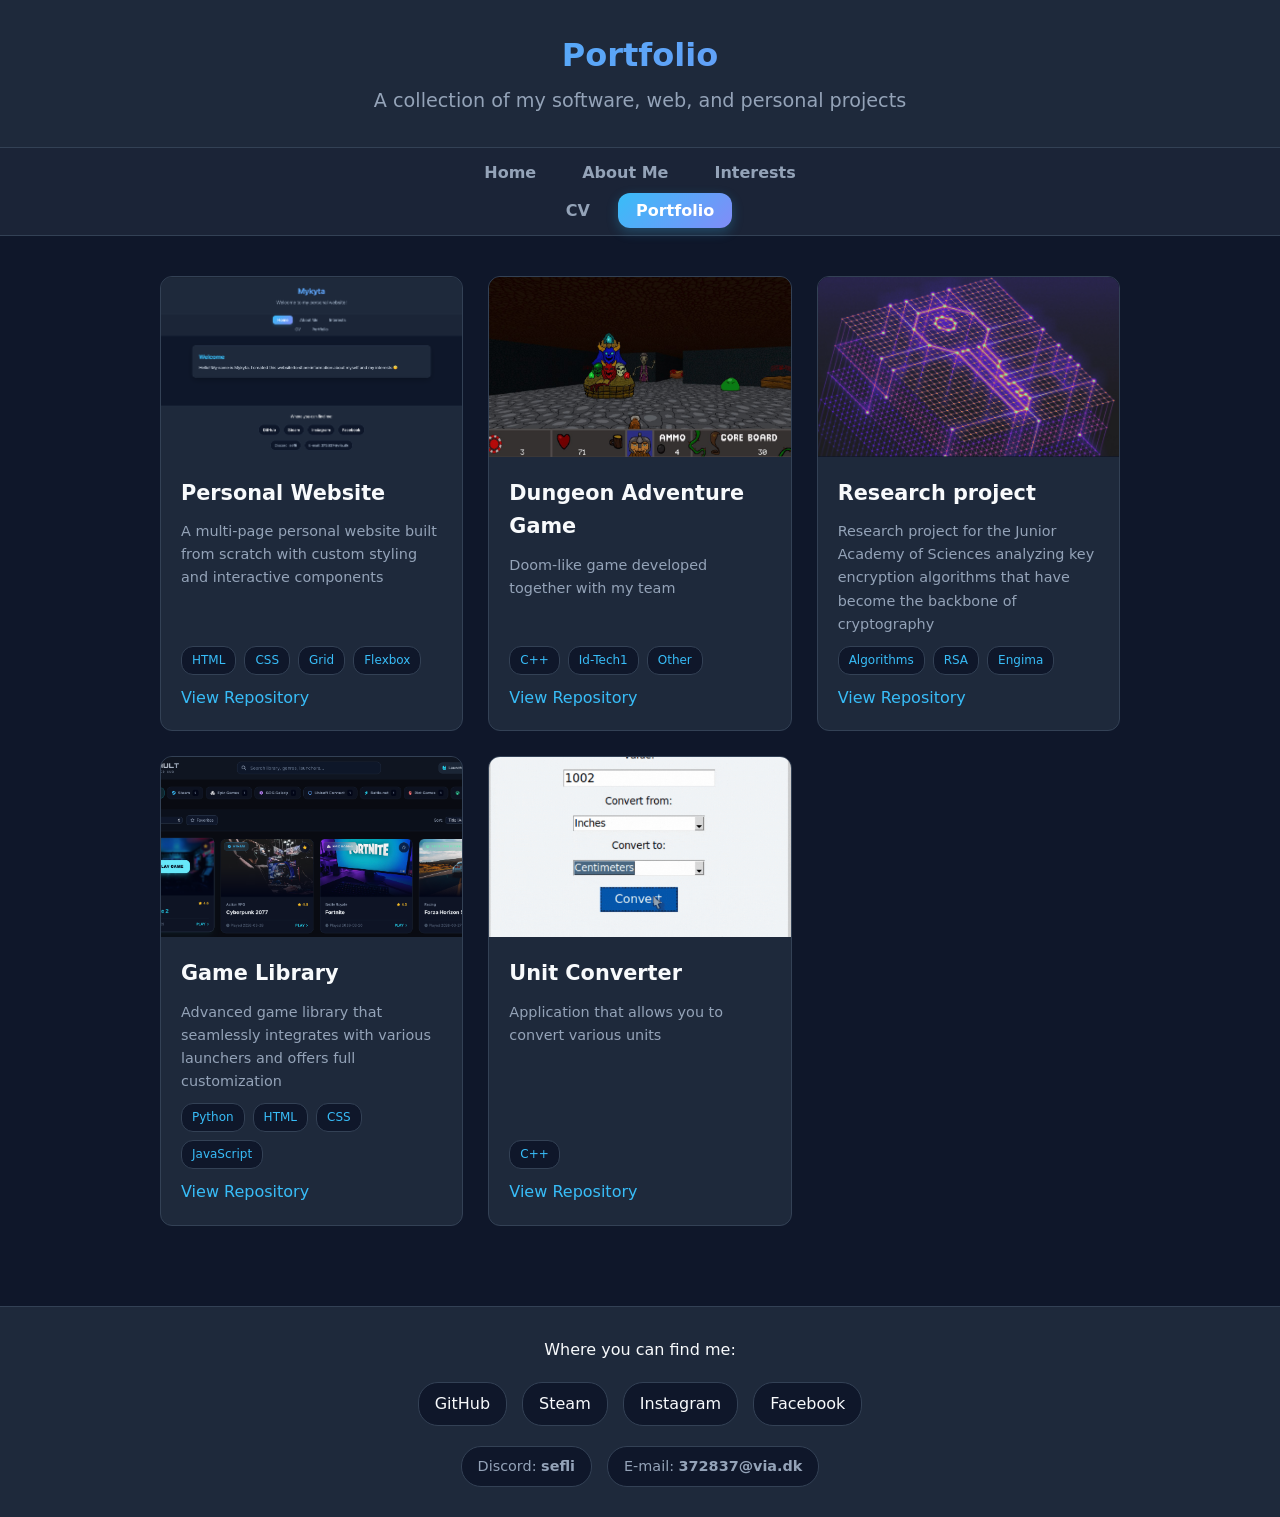
==== portfolio.html @ 91ff486e "Initial deploy" ====
<!DOCTYPE html>
<html lang="en">
<head>
    <meta charset="UTF-8">
    <meta name="viewport" content="width=device-width, initial-scale=1.0">
    <title>Portfolio - Mykyta</title>
    <link rel="stylesheet" href="style.css">
</head>
<body>

    <header>
        <h1>Portfolio</h1>
        <p>A collection of my software, web, and personal projects</p>
    </header>

    <nav>
        <ul class="nav_row">
            <li><a href="index.html">Home</a></li>
            <li><a href="about.html">About Me</a></li>
            <li><a href="interests.html">Interests</a></li>
        </ul>
        <ul class="nav_row">
            <li><a href="cv.html">CV</a></li>
            <li><a href="portfolio.html" class="active">Portfolio</a></li>
        </ul>
    </nav>

    <main>
        <div class="portfolio_grid">
            <article class="project-card">
                <div class="project-image">
                    <img src="images/PersonalWebsite.png">
                </div>
                <div class="project-cont">
                    <h3>Personal Website</h3>
                    <p>A multi-page personal website built from scratch with custom styling and interactive components</p>
                    <div class="spec_list">
                        <span>HTML</span>
                        <span>CSS</span>
                        <span>Grid</span>
                        <span>Flexbox</span>
                    </div>
                    <a href="https://github.com/topchikmopchik2007-creator" class="project-link" target="_blank">View Repository</a>
                </div>
            </article>

            <article class="project-card">
                <div class="project-image">
                    <img src="images/DungeonAdventure.png">
                </div>
                <div class="project-cont">
                    <h3>Dungeon Adventure Game</h3>
                    <p>Doom-like game developed together with my team</p>
                    <div class="spec_list">
                        <span>C++</span>
                        <span>Id-Tech1</span>
                        <span>Other</span>
                    </div>
                    <a href="https://github.com/topchikmopchik2007-creator" class="project-link">View Repository</a>
                </div>
            </article>

            <article class="project-card">
                <div class="project-image">
                    <img src="images/project.png">
                </div>
                <div class="project-cont">
                    <h3>Research project</h3>
                    <p>Research project for the Junior Academy of Sciences analyzing key encryption algorithms that have become the backbone of cryptography</p>
                    <div class="spec_list">
                        <span>Algorithms</span>
                        <span>RSA</span>
                        <span>Engima</span>
                    </div>
                    <a href="https://github.com/topchikmopchik2007-creator" class="project-link" target="_blank">View Repository</a>
                </div>
            </article>

            <article class="project-card">
                <div class="project-image">
                    <img src="images/GameLibrary.png">
                </div>
                <div class="project-cont">
                    <h3>Game Library</h3>
                    <p>Advanced game library that seamlessly integrates with various launchers and offers full customization</p>
                    <div class="spec_list">
                        <span>Python</span>
                        <span>HTML</span>
                        <span>CSS</span>
                        <span>JavaScript</span>
                    </div>
                    <a href="https://github.com/topchikmopchik2007-creator" class="project-link" target="_blank">View Repository</a>
                </div>
            </article>

            <article class="project-card">
                <div class="project-image">
                    <img src="images/UnitConverter.png">
                </div>
                <div class="project-cont">
                    <h3>Unit Converter</h3>
                    <p>Application that allows you to convert various units</p>
                    <div class="spec_list">
                        <span>C++</span>
                    </div>
                    <a href="https://github.com/topchikmopchik2007-creator" class="project-link" target="_blank">View Repository</a>
                </div>
            </article>

        </div>
    </main>

    <footer>
        <div class="footer-content">
            <p>Where you can find me:</p>
            <div class="social-links">
                <a href="https://github.com/topchikmopchik2007-creator" target="_blank">GitHub</a>
                <a href="https://steamcommunity.com/profiles/76561198999918788/" target="_blank">Steam</a>
                <a href="https://www.instagram.com/mykytaaa_?stkn=dWtzaXhja29zejNl&utm_source=ig_contact_invite" target="_blank">Instagram</a>
                <a href="https://www.facebook.com/share/19NUxaGEGt/?mibextid=wwXIfr" target="_blank">Facebook</a>
            </div>
            <div class="contact-info">
                <span>Discord: <strong>sefli</strong></span>
                <span>E-mail: <strong>372837@via.dk</strong></span>
            </div>
        </div>
    </footer>

</body>
</html>
---- style.css ----
:root {
    --bg-color: #0f172a;
    --card-bg: #1e293b;
    --card-border: #334155;
    --text-primary: #f8fafc;
    --text-secondary: #94a3b8; 
    --accent-color: #38bdf8;
    --accent-hover: #7dd3fc;
    --accent-gradient: linear-gradient(135deg, #38bdf8 0%, #818cf8 100%);
    --radius: 12px;
}

* {
    box-sizing: border-box;
    margin: 0;
    padding: 0;
}

body {
    font-family: system-ui, 'Segoe UI', Roboto, sans-serif;
    background-color: var(--bg-color);
    color: var(--text-primary);
    line-height: 1.6;
    display: grid;
    grid-template-rows: auto auto 1fr auto;
    min-height: 100vh;
}

header {
    background-color: var(--card-bg);
    padding: 30px;
    text-align: center;
    border-bottom: 1px solid var(--card-border);
}

header h1 {
    font-size: 2rem;
    background: var(--accent-gradient);
    background-clip: text;
    -webkit-text-fill-color: transparent;
    margin-bottom: 5px;
}

header p {
    color: var(--text-secondary);
    font-size: 1.2rem;
}

nav {
    background-color: rgba(30, 41, 59, 0.8);
    position: sticky;
    top: 0;
    z-index: 10;
    border-bottom: 1px solid var(--card-border);
    flex-direction: column;
    display: flex;
    flex-direction: column;
    align-items: center;
    gap: 12px;
    padding: 12px;
}

nav ul.nav_row {
    display: flex;
    justify-content: center;
    align-items: center;
    gap: 10px;
    list-style: none;
    padding: 0px;
    margin: 0px;
}

nav a {
    color: var(--text-secondary);
    text-decoration: none;
    font-weight: 600;
    padding: 8px 18px;
    border-radius: var(--radius);
    transition: var(--transition);
}

nav a:hover {
    color: var(--text-primary);
    background-color: rgba(255, 255, 255, 0.05);
}

nav a.active {
    color: #fff;
    background: var(--accent-gradient);
    box-shadow: 0 4px 12px rgba(56, 189, 248, 0.25);
}

main {
    max-width: 1000px;
    width: 100%;
    margin: 40px auto;
    padding: 0px 20px;
}

.for_grid {
    display: grid;
    gap: 30px;
}

.text_part {
    background-color: var(--card-bg);
    border: 1px solid var(--card-border);
    border-radius: var(--radius);
    padding: 25px;
    box-shadow: 0px 10px 25px -5px rgba(0, 0, 0, 0.3);
    transition: var(--transition);
}

.text_part:hover {
    border-color: #475569;
}

.text_part h2, .text_part h3 {
    color: var(--accent-color);
    margin-bottom: 10px;
    font-size: 1.5rem;
}

.text_part p {
    color: #cbd5e1;
    font-size: 1.1rem;
}

.t-list {
    display: flex;
    flex-direction: column;
    gap: 15px;
    margin-top: 15px;
}

.list-row {
    display: grid;
    grid-template-columns: 180px 1fr;
    background-color: #111827;
    border-radius: var(--radius);
    overflow: hidden;
    border: 1px solid var(--card-border);
}

.list-label {
    display: flex;
    align-items: center;
    justify-content: center;
    padding: 15px;
    font-weight: bold;
    text-align: center;
    color: #000;
    font-size: 0.95rem;
}

.t_s { background-color: #ff7f7f; }
.t_a { background-color: #ffbf7f; }
.t_b { background-color: #ffff7f; }
.t_c { background-color: #7fff7f; }
.t_d { background-color: #7fffff; }

.items {
    display: flex;
    flex-wrap: wrap;
    align-items: center;
    gap: 10px;
    padding: 10px;
}

.items img {
    height: 100px;
    width: 100px;
    object-fit: cover;
    border-radius: 8px;
    transition: var(--transition);
    border: 2px solid transparent;
}

.items img:hover {
    transform: scale(1.1);
    border-color: var(--accent-color);
    box-shadow: 0px 4px 12px rgba(0,0,0,0.5);
}

footer {
    background-color: var(--card-bg);
    border-top: 1px solid var(--card-border);
    padding: 30px 20px;
    margin-top: 40px;
}

.footer-content {
    max-width: 1000px;
    margin: 0px auto;
    display: flex;
    flex-direction: column;
    align-items: center;
    gap: 20px;
}

.social-links, .contact-info {
    display: flex;
    flex-wrap: wrap;
    justify-content: center;
    gap: 15px;
}

.social-links a {
    color: var(--text-primary);
    text-decoration: none;
    background-color: #0f172a;
    padding: 8px 16px;
    border-radius: 20px;
    border: 1px solid var(--card-border);
    font-weight: 500;
    transition: var(--transition);
}

.social-links a:hover {
    border-color: var(--accent-color);
    color: var(--accent-color);
    transform: translateY(-2px);
}

.contact-info span {
    background-color: #0f172a;
    color: var(--text-secondary);
    padding: 8px 16px;
    border-radius: 20px;
    border: 1px solid var(--card-border);
    font-size: 0.9rem;
}

/* CV */

.cv_grid {
    display: grid;
    grid-template-columns: repeat(2, 1fr);
    gap: 20px;
}

.cv_sec {
    display: flex;
    flex-direction: column;
    gap: 12px;
}

.cv_sec_last {
    grid-column: 1 / -1;
}

.cv_HL h3 {
    color: var(--accent-color);
    font-size: 1.3rem;
    margin-bottom: 10px;
}

.cv_cap {
    color: var(--text-secondary);
    font-style: italic;
    margin-bottom: 10px;
}

.cv_sec ul {
    padding-left: 30px;
    color: #cbd5e1;
}

.cv_sec ul li {
    margin-bottom: 6px;
}

.lang_grid {
    display: flex;
    flex-direction: column;
    gap: 10px;
}

.lang-card {
    display: flex;
    justify-content: space-between;
    align-items: center;
    background-color: #111827;
    padding: 10px 15px;
    border-radius: 8px;
    border: 1px solid var(--card-border);
}

.lang-card span {
    color: var(--text-secondary);
    font-size: 0.9rem;
}

/* portfolio */

.portfolio_grid {
    display: grid;
    grid-template-columns: repeat(auto-fit, minmax(280px, 1fr));
    gap: 25px;
}

.project-card {
    background-color: var(--card-bg);
    border: 1px solid var(--card-border);
    border-radius: var(--radius);
    overflow: hidden;
    display: flex;
    flex-direction: column;
    transition: transform 0.5s ease, border-color 0.5s ease;
}

.project-card:hover {
    transform: translateY(-5px);
    border-color: var(--accent-color);
}

.project-image {
    width: 100%;
    height: 180px;
    background-color: #0f172a;
    overflow: hidden;
}

.project-image img {
    width: 100%;
    height: 100%;
    object-fit: cover;
    transition: transform 0.5s ease;
}

.project-card:hover .project-image img {
    transform: scale(1.1);
}

.project-cont {
    padding: 20px;
    display: flex;
    flex-direction: column;
    flex-grow: 1;
}

.project-cont h3 {
    color: var(--text-primary);
    font-size: 1.3rem;
    margin-bottom: 10px;
}

.project-cont p {
    color: var(--text-secondary);
    font-size: 0.9rem;
    margin-bottom: 10px;
    flex-grow: 1;
}

.spec_list {
    display: flex;
    flex-wrap: wrap;
    gap: 8px;
    margin-bottom: 10px;
}

.spec_list span {
    background-color: #0f172a;
    color: var(--accent-color);
    font-size: 0.75rem;
    padding: 4px 10px;
    border-radius: 12px;
    border: 1px solid var(--card-border);
}

.project-link {
    color: var(--accent-color);
    text-decoration: none;
    font-weight: 500;
    align-self: flex-start;
    transition: color 0.2s;
}

.project-link:hover {
    color: var(--accent-hover);
}

/* media queries */

/* desktop */
@media (max-width: 1024px) {
    main {
        max-width: 900px;
        margin: 30px auto;
    }
    .portfolio_grid {
        grid-template-columns: repeat(2, 1fr);
    }
}

/* tablet */
@media (max-width: 768px) {
    .cv_grid {
        grid-template-columns: 1fr;
    }
    
    .portfolio_grid {
        grid-template-columns: 1fr;
    }

    nav ul {
        flex-wrap: wrap;
        gap: 10px;
    }

    header {
        padding: 20px;
    }

    header h1 {
        font-size: 1.75rem;
    }

    .list-row {
        grid-template-columns: 1fr;
    }
    .list-label {
        padding: 10px;
    }
    .items {
        justify-content: center;
    }
}

/* mobile */
@media (max-width: 375px) {
    main {
        padding: 0 10px;
        margin: 20px auto;
    }

    nav ul {
        flex-direction: column;
        width: 100%;
        padding: 10px;
    }

    nav a {
        text-align: center;
        width: 100%;
        padding: 10px 0;
    }

    .social-links, .contact-info {
        flex-direction: column;
        align-items: center;
        width: 100%;
    }

    .social-links a, .contact-info span {
        width: 100%;
        text-align: center;
    }
}
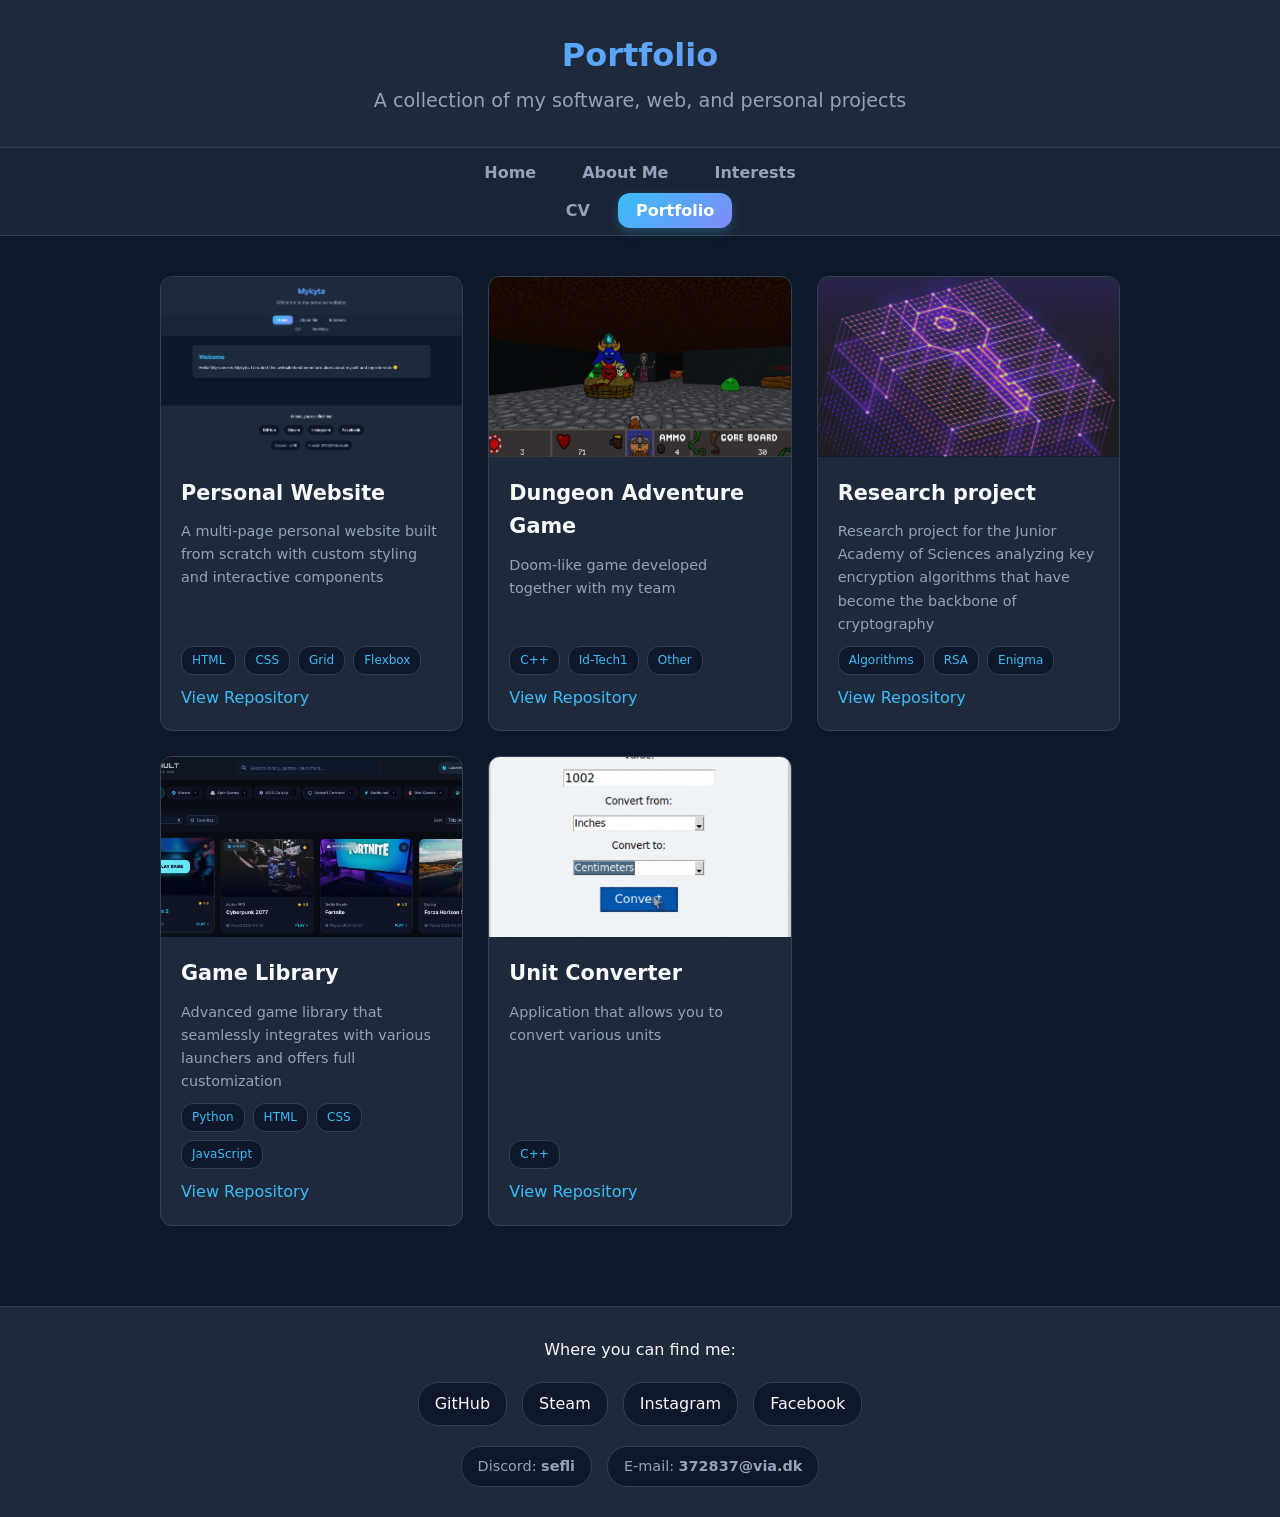
==== commit 170f87de: "Polishing 2" ====
--- a/portfolio.html
+++ b/portfolio.html
@@ -29,7 +29,7 @@
         <div class="portfolio_grid">
             <article class="project-card">
                 <div class="project-image">
-                    <img src="images/PersonalWebsite.png">
+                    <img src="images/PersonalWebsite.png" alt="Website">
                 </div>
                 <div class="project-cont">
                     <h3>Personal Website</h3>
@@ -46,7 +46,7 @@
 
             <article class="project-card">
                 <div class="project-image">
-                    <img src="images/DungeonAdventure.png">
+                    <img src="images/DungeonAdventure.png" alt="MyGame">
                 </div>
                 <div class="project-cont">
                     <h3>Dungeon Adventure Game</h3>
@@ -62,7 +62,7 @@
 
             <article class="project-card">
                 <div class="project-image">
-                    <img src="images/project.png">
+                    <img src="images/project.png" alt="MyProject">
                 </div>
                 <div class="project-cont">
                     <h3>Research project</h3>
@@ -70,7 +70,7 @@
                     <div class="spec_list">
                         <span>Algorithms</span>
                         <span>RSA</span>
-                        <span>Engima</span>
+                        <span>Enigma</span>
                     </div>
                     <a href="https://github.com/topchikmopchik2007-creator" class="project-link" target="_blank">View Repository</a>
                 </div>
@@ -78,7 +78,7 @@
 
             <article class="project-card">
                 <div class="project-image">
-                    <img src="images/GameLibrary.png">
+                    <img src="images/GameLibrary.png" alt="GameLibrary">
                 </div>
                 <div class="project-cont">
                     <h3>Game Library</h3>
@@ -95,7 +95,7 @@
 
             <article class="project-card">
                 <div class="project-image">
-                    <img src="images/UnitConverter.png">
+                    <img src="images/UnitConverter.png" alt="UnitConverter">
                 </div>
                 <div class="project-cont">
                     <h3>Unit Converter</h3>
--- a/style.css
+++ b/style.css
@@ -76,7 +76,6 @@
     font-weight: 600;
     padding: 8px 18px;
     border-radius: var(--radius);
-    transition: var(--transition);
 }
 
 nav a:hover {
@@ -108,7 +107,6 @@
     border-radius: var(--radius);
     padding: 25px;
     box-shadow: 0px 10px 25px -5px rgba(0, 0, 0, 0.3);
-    transition: var(--transition);
 }
 
 .text_part:hover {
@@ -172,7 +170,6 @@
     width: 100px;
     object-fit: cover;
     border-radius: 8px;
-    transition: var(--transition);
     border: 2px solid transparent;
 }
 
@@ -213,7 +210,6 @@
     border-radius: 20px;
     border: 1px solid var(--card-border);
     font-weight: 500;
-    transition: var(--transition);
 }
 
 .social-links a:hover {
